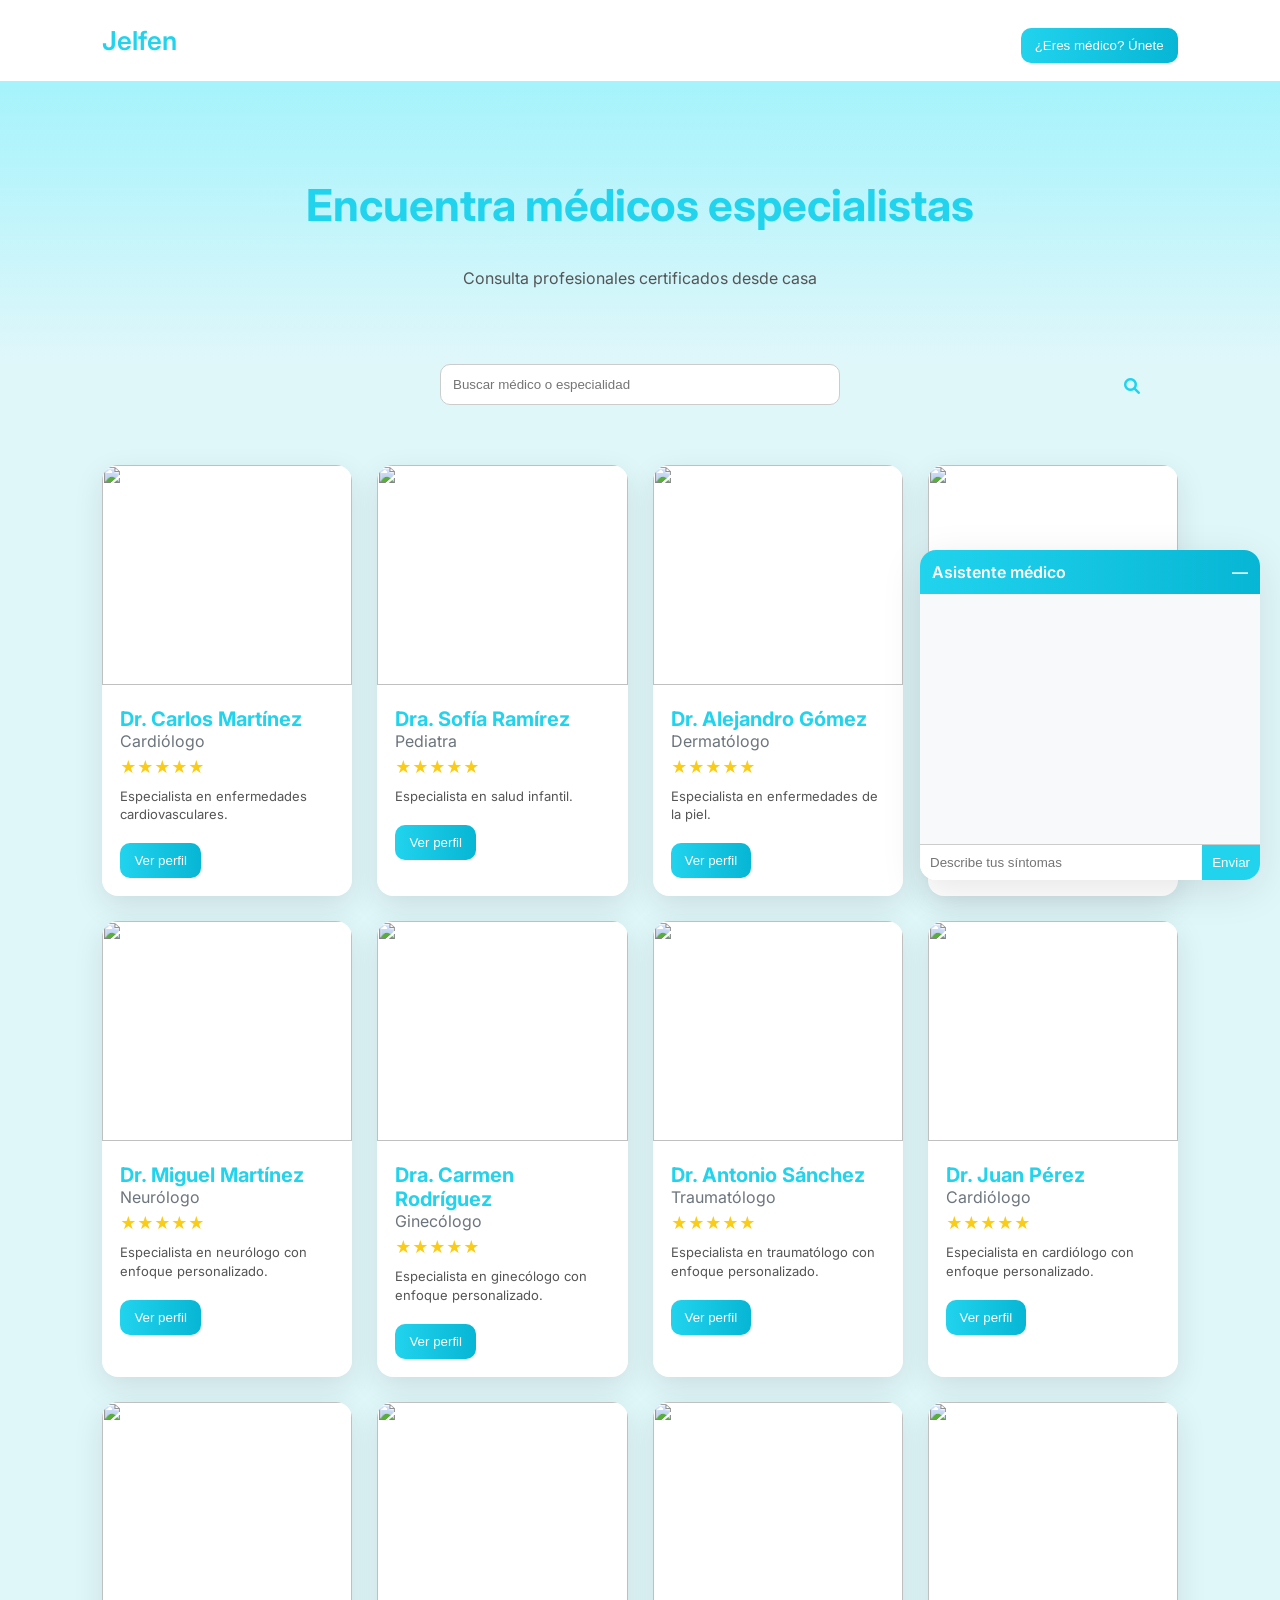
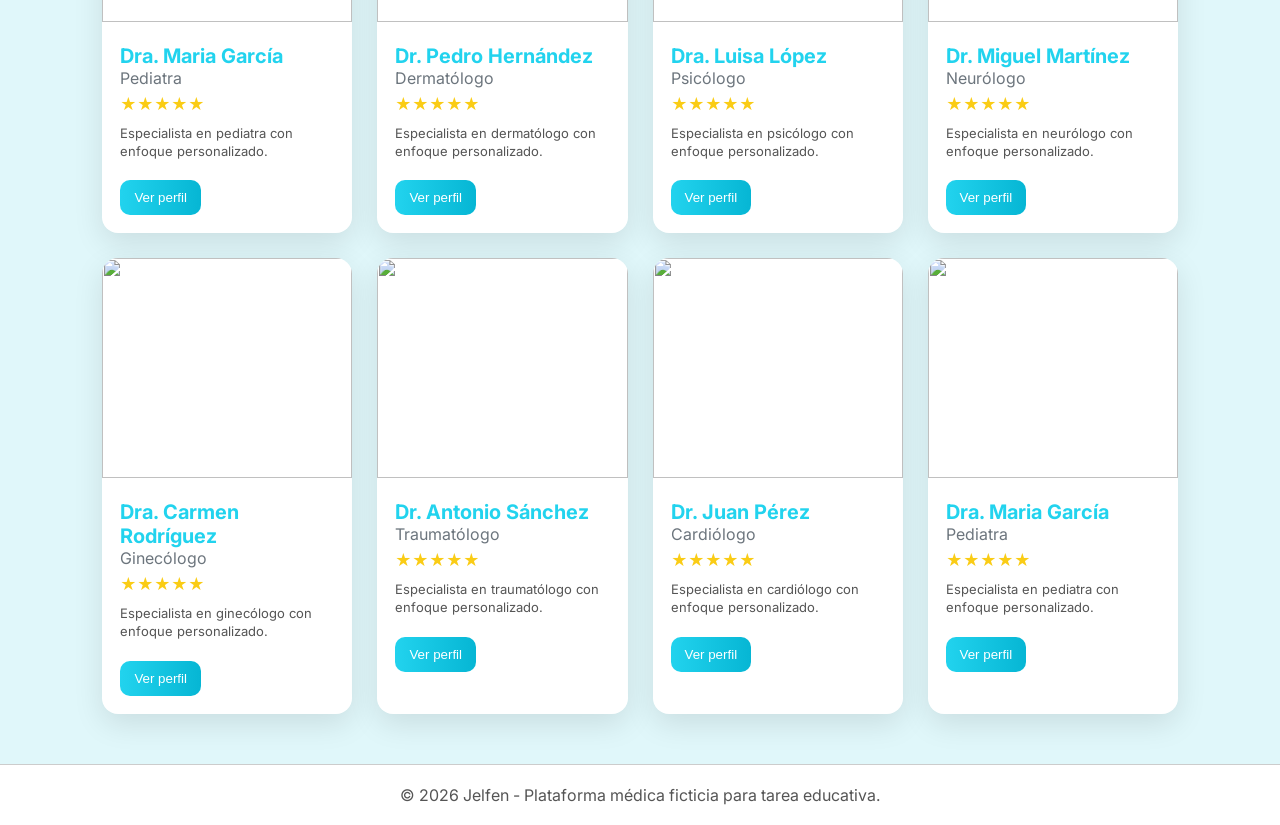
==== index.html @ ae3c690e "todo separado" ====
<!DOCTYPE html>
<html lang="es">

<head>
    <meta charset="UTF-8">
    <meta name="viewport" content="width=device-width, initial-scale=1.0">
    <title>Jelfen | Plataforma médica</title>

    <link href="https://fonts.googleapis.com/css2?family=Inter:wght@300;400;600&display=swap" rel="stylesheet">
    <link rel="stylesheet" href="https://cdnjs.cloudflare.com/ajax/libs/font-awesome/6.0.0/css/all.min.css">
    <link rel="stylesheet" href="css/styles.css">
</head>

<body>
    <nav>
        <div class="logo" onclick="goHome()">Jelfen</div>
        <button class="profile-btn">¿Eres médico? Únete</button>
    </nav>

    <div id="home">
        <section class="hero">
            <h1>Encuentra médicos especialistas</h1>
            <p>Consulta profesionales certificados desde casa</p>
        </section>
        <div class="search">
            <input id="searchInput" placeholder="Buscar médico o especialidad">
            <i class="fas fa-search"></i>
        </div>
        <div class="doctors" id="doctorList"></div>
    </div>

    <div id="profilePage" class="profile">
        <button class="back" onclick="goHome()">← Volver</button>
        <div id="profileContent"></div>
    </div>

    <!-- CHAT -->
    <div class="chat" id="chat">
        <div class="chat-header" onclick="toggleChat()">
            <span>Asistente médico</span>
            <span>—</span>
        </div>
        <div class="chat-messages" id="messages"></div>
        <div class="chat-input">
            <input id="input" placeholder="Describe tus síntomas">
            <button onclick="send()">Enviar</button>
        </div>
    </div>

    <footer>
        &copy; 2026 Jelfen - Plataforma médica ficticia para tarea educativa.
    </footer>

    <!-- JAVASCRIPT MODERNO (módulo) -->
    <script type="module" src="js/script.js"></script>
</body>

</html>
---- css/styles.css ----
* {
    box-sizing: border-box;
}

body {
    margin: 0;
    font-family: Inter;
    background: #e0f7fa;
    color: #333;
}

/* NAVBAR */
nav {
    display: flex;
    justify-content: space-between;
    padding: 18px 8%;
    background: #ffffff;
    align-items: center;
    box-shadow: 0 2px 10px rgba(0, 0, 0, 0.1);
}

.logo {
    font-size: 26px;
    font-weight: 600;
    color: #22d3ee;
    cursor: pointer;
}

/* HERO */
.hero {
    text-align: center;
    padding: 60px 20px;
    background: linear-gradient(to bottom, #a5f3fc, #e0f7fa);
}

.hero h1 {
    font-size: 44px;
    color: #22d3ee;
}

.hero p {
    color: #555;
}

/* SEARCH */
.search {
    text-align: center;
    margin-bottom: 30px;
    position: relative;
}

.search input {
    padding: 12px 40px 12px 12px;
    width: 400px;
    border-radius: 10px;
    border: 1px solid #ccc;
    outline: none;
    transition: border 0.3s;
}

.search input:focus {
    border-color: #22d3ee;
}

.search i {
    position: absolute;
    right: 140px;
    top: 14px;
    color: #22d3ee;
}

/* DOCTORS GRID */
.doctors {
    display: grid;
    grid-template-columns: repeat(auto-fit, minmax(250px, 1fr));
    gap: 25px;
    padding: 30px 8%;
}

/* CARD */
.card {
    background: #ffffff;
    border-radius: 16px;
    overflow: hidden;
    transition: .3s;
    box-shadow: 0 10px 30px rgba(0, 0, 0, .1);
    opacity: 0;
    animation: fadeIn 0.5s forwards;
}

@keyframes fadeIn {
    to {
        opacity: 1;
        transform: translateY(0);
    }
}

.card:hover {
    transform: translateY(-8px) scale(1.02);
}

.card img {
    width: 100%;
    height: 220px;
    object-fit: cover;
}

.card-content {
    padding: 18px;
}

.card h3 {
    margin: 0;
    font-size: 20px;
    color: #22d3ee;
}

.spec {
    color: #6c757d;
}

.desc {
    font-size: 13px;
    color: #555;
    margin: 10px 0;
    line-height: 1.4;
}

.rating {
    color: #facc15;
    margin: 6px 0;
}

.profile-btn {
    margin-top: 10px;
    background: linear-gradient(90deg, #22d3ee, #06b6d4);
    border: none;
    padding: 10px 14px;
    border-radius: 10px;
    color: white;
    cursor: pointer;
    transition: .2s;
}

.profile-btn:hover {
    transform: scale(1.05);
}

/* PROFILE */
.profile {
    display: none;
    padding: 40px 8%;
    background: #e0f7fa;
}

.profile img {
    width: 240px;
    border-radius: 14px;
    margin-bottom: 20px;
}

.back {
    background: #22d3ee;
    border: none;
    padding: 8px 12px;
    border-radius: 8px;
    margin-bottom: 20px;
    cursor: pointer;
    color: white;
}

.comments {
    margin-top: 20px;
    background: #ffffff;
    padding: 20px;
    border-radius: 12px;
    box-shadow: 0 2px 10px rgba(0, 0, 0, 0.1);
}

.comment {
    margin-bottom: 20px;
    padding-bottom: 15px;
    border-bottom: 1px solid #e0f7fa;
}

.reviewer {
    font-weight: 600;
    color: #22d3ee;
}

.stars {
    color: #facc15;
    margin-left: 10px;
}

.comment p {
    margin-top: 5px;
    color: #555;
}

/* CHAT */
.chat {
    position: fixed;
    bottom: 20px;
    right: 20px;
    width: 340px;
    background: #ffffff;
    border-radius: 16px;
    box-shadow: 0 10px 40px rgba(0, 0, 0, .1);
    overflow: hidden;
    transition: height 0.3s ease;
}

.chat.min {
    height: 40px;
}

.chat-header {
    background: linear-gradient(90deg, #22d3ee, #06b6d4);
    padding: 12px;
    display: flex;
    justify-content: space-between;
    cursor: pointer;
    font-weight: 600;
    color: white;
}

.chat-messages {
    height: 250px;
    overflow-y: auto;
    padding: 10px;
    background: #f8f9fa;
}

.msg {
    padding: 10px 14px;
    margin: 8px;
    border-radius: 14px;
    max-width: 80%;
    font-size: 14px;
}

.user {
    background: #22d3ee;
    color: white;
    margin-left: auto;
}

.bot {
    background: #a5f3fc;
    color: #333;
}

.chat-input {
    display: flex;
    border-top: 1px solid #ccc;
}

.chat-input input {
    flex: 1;
    padding: 10px;
    border: none;
    outline: none;
}

.chat-input button {
    background: #22d3ee;
    border: none;
    padding: 10px;
    cursor: pointer;
    color: white;
}

.link {
    color: #22d3ee;
    cursor: pointer;
}

/* Footer */
footer {
    text-align: center;
    padding: 20px;
    background: #ffffff;
    color: #555;
    border-top: 1px solid #ccc;
    margin-top: 20px;
}

/* Media Queries */
@media (max-width: 768px) {
    .search input {
        width: 90%;
    }

    .search i {
        right: 5%;
    }

    .chat {
        width: 90%;
        right: 5%;
    }

    .profile img {
        width: 100%;
    }
}
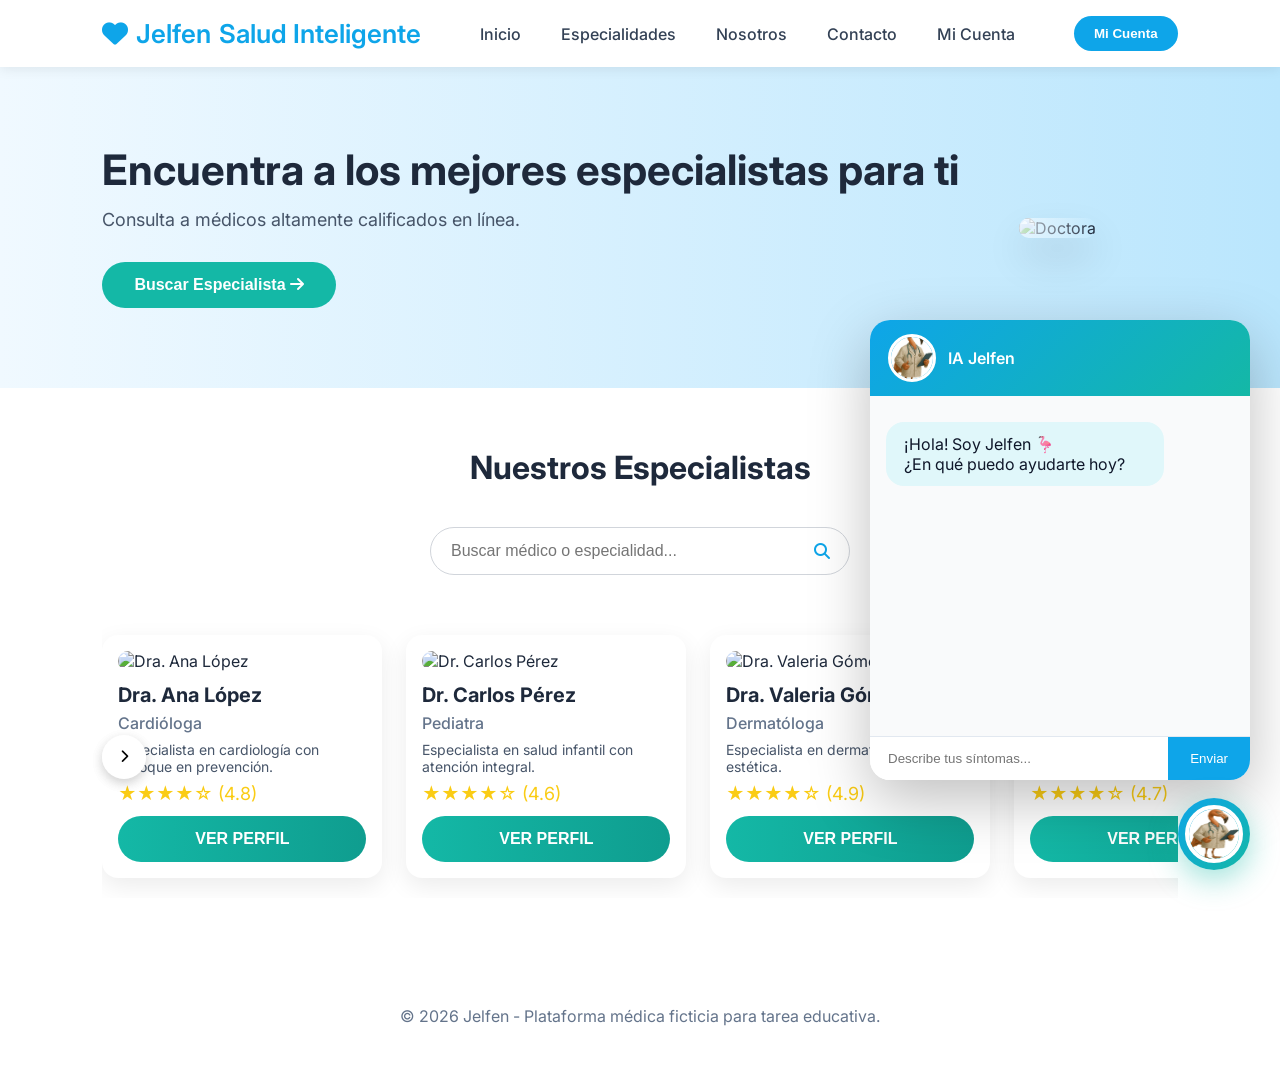
==== commit f834d4ab: "codigo base terminado TODO:- cambiar imagenes - mejorar la imagen de ia -implementar la pagina espec" ====
--- a/index.html
+++ b/index.html
@@ -4,54 +4,85 @@
 <head>
     <meta charset="UTF-8">
     <meta name="viewport" content="width=device-width, initial-scale=1.0">
-    <title>Jelfen | Plataforma médica</title>
-
-    <link href="https://fonts.googleapis.com/css2?family=Inter:wght@300;400;600&display=swap" rel="stylesheet">
-    <link rel="stylesheet" href="https://cdnjs.cloudflare.com/ajax/libs/font-awesome/6.0.0/css/all.min.css">
+    <title>Jelfen | Salud Inteligente</title>
+    <link href="https://fonts.googleapis.com/css2?family=Inter:wght@300;400;500;600&display=swap" rel="stylesheet">
+    <link rel="stylesheet" href="https://cdnjs.cloudflare.com/ajax/libs/font-awesome/6.5.0/css/all.min.css">
     <link rel="stylesheet" href="css/styles.css">
 </head>
 
 <body>
-    <nav>
-        <div class="logo" onclick="goHome()">Jelfen</div>
-        <button class="profile-btn">¿Eres médico? Únete</button>
-    </nav>
+    <header>
+        <div class="logo" onclick="navigate('home')">
+            <i class="fas fa-heart"></i> Jelfen
+            <span>Salud Inteligente</span>
+        </div>
+        <nav>
+            <a onclick="navigate('home')">Inicio</a>
+            <a onclick="navigate('especialidades')">Especialidades</a>
+            <a onclick="navigate('nosotros')">Nosotros</a>
+            <a href="#">Contacto</a>
+            <a href="#">Mi Cuenta</a>
+        </nav>
+        <button class="mi-cuenta-btn">Mi Cuenta</button>
+    </header>
 
-    <div id="home">
+    <div id="home" class="page">
         <section class="hero">
-            <h1>Encuentra médicos especialistas</h1>
-            <p>Consulta profesionales certificados desde casa</p>
+            <div class="hero-content">
+                <h1>Encuentra a los mejores especialistas para ti</h1>
+                <p>Consulta a médicos altamente calificados en línea.</p>
+                <button class="buscar-btn" onclick="navigate('especialidades')">Buscar Especialista <i
+                        class="fas fa-arrow-right"></i></button>
+            </div>
+            <div class="hero-image">
+                <img src="https://c8.alamy.com/comp/2G360FD/portrait-of-smiling-mexican-nurse-or-medical-student-at-hospital-2G360FD.jpg"
+                    alt="Doctora">
+            </div>
         </section>
-        <div class="search">
-            <input id="searchInput" placeholder="Buscar médico o especialidad">
-            <i class="fas fa-search"></i>
-        </div>
-        <div class="doctors" id="doctorList"></div>
+
+        <section class="specialists">
+            <h2>Nuestros Especialistas</h2>
+            <div class="search">
+                <input id="searchInput" placeholder="Buscar médico o especialidad...">
+                <i class="fas fa-search"></i>
+            </div>
+            <div class="doctors-wrapper">
+                <button id="prevBtn" class="arrow"><i class="fas fa-chevron-left"></i></button>
+                <div class="doctors" id="doctorList"></div>
+                <button id="nextBtn" class="arrow"><i class="fas fa-chevron-right"></i></button>
+            </div>
+        </section>
     </div>
 
-    <div id="profilePage" class="profile">
-        <button class="back" onclick="goHome()">← Volver</button>
-        <div id="profileContent"></div>
+    <div id="especialidades" class="page" style="display:none; padding:100px 8%; text-align:center;">
+        <h1>Hola mundo - Especialidades</h1>
     </div>
 
-    <!-- CHAT -->
+    <div id="nosotros" class="page" style="display:none; padding:100px 8%; text-align:center;">
+        <h1>Hola mundo - Nosotros</h1>
+    </div>
+
+    <!-- CHAT - CÍRCULO FLOTANTE AZUL (como imagen 2) -->
+    <div class="chat-toggle" onclick="toggleChat()">
+        <img src="images/flamingo.png" alt="Jelfen">
+    </div>
+
     <div class="chat" id="chat">
         <div class="chat-header" onclick="toggleChat()">
-            <span>Asistente médico</span>
-            <span>—</span>
+            <img src="images/flamingo.png" class="chat-mascot" alt="Jelfen">
+            <span>IA Jelfen</span>
         </div>
         <div class="chat-messages" id="messages"></div>
         <div class="chat-input">
-            <input id="input" placeholder="Describe tus síntomas">
+            <input id="input" placeholder="Describe tus síntomas...">
             <button onclick="send()">Enviar</button>
         </div>
     </div>
 
     <footer>
-        &copy; 2026 Jelfen - Plataforma médica ficticia para tarea educativa.
+        © 2026 Jelfen - Plataforma médica ficticia para tarea educativa.
     </footer>
 
-    <!-- JAVASCRIPT MODERNO (módulo) -->
     <script type="module" src="js/script.js"></script>
 </body>
 
--- a/css/styles.css
+++ b/css/styles.css
@@ -1,191 +1,407 @@
 * {
+    margin: 0;
+    padding: 0;
     box-sizing: border-box;
 }
 
 body {
-    margin: 0;
-    font-family: Inter;
-    background: #e0f7fa;
-    color: #333;
-}
-
-/* NAVBAR */
-nav {
+    font-family: 'Inter', sans-serif;
+    background: linear-gradient(to bottom, #f0f9ff, #e0f2fe);
+    color: #1e293b;
+}
+
+/* Header */
+header {
     display: flex;
     justify-content: space-between;
-    padding: 18px 8%;
-    background: #ffffff;
-    align-items: center;
-    box-shadow: 0 2px 10px rgba(0, 0, 0, 0.1);
+    align-items: center;
+    padding: 16px 8%;
+    background: white;
+    box-shadow: 0 2px 12px rgba(0, 0, 0, 0.08);
+    position: sticky;
+    top: 0;
+    z-index: 100;
 }
 
 .logo {
+    display: flex;
+    align-items: center;
+    gap: 8px;
     font-size: 26px;
     font-weight: 600;
-    color: #22d3ee;
-    cursor: pointer;
-}
-
-/* HERO */
+    color: #0ea5e9;
+    cursor: pointer;
+}
+
+nav a {
+    margin: 0 18px;
+    text-decoration: none;
+    color: #334155;
+    font-weight: 500;
+    cursor: pointer;
+}
+
+.mi-cuenta-btn {
+    background: #0ea5e9;
+    color: white;
+    border: none;
+    padding: 10px 20px;
+    border-radius: 50px;
+    font-weight: 600;
+    cursor: pointer;
+}
+
+/* Hero */
 .hero {
+    display: flex;
+    align-items: center;
+    padding: 80px 8%;
+    background: linear-gradient(to right, #f0f9ff, #bae6fd);
+    gap: 60px;
+}
+
+.hero-content h1 {
+    font-size: 42px;
+    line-height: 1.1;
+    margin-bottom: 16px;
+}
+
+.hero-content p {
+    font-size: 18px;
+    color: #475569;
+    margin-bottom: 32px;
+}
+
+.buscar-btn {
+    background: #14b8a6;
+    color: white;
+    border: none;
+    padding: 14px 32px;
+    border-radius: 50px;
+    font-size: 16px;
+    font-weight: 600;
+    cursor: pointer;
+}
+
+.hero-image {
+    max-width: 420px;
+    position: relative;
+}
+
+.hero-image img {
+    width: 100%;
+    border-radius: 20px;
+    box-shadow: 0 20px 40px rgba(0, 0, 0, 0.12);
+}
+
+.hero-image::after {
+    content: '';
+    position: absolute;
+    inset: 0;
+    background: linear-gradient(to right, rgba(240, 249, 255, 0.75), transparent);
+    border-radius: 20px;
+}
+
+/* Especialistas */
+.specialists {
+    padding: 60px 8%;
+    background: white;
+}
+
+.specialists h2 {
     text-align: center;
-    padding: 60px 20px;
-    background: linear-gradient(to bottom, #a5f3fc, #e0f7fa);
-}
-
-.hero h1 {
-    font-size: 44px;
-    color: #22d3ee;
-}
-
-.hero p {
-    color: #555;
-}
-
-/* SEARCH */
+    font-size: 32px;
+    margin-bottom: 40px;
+}
+
 .search {
     text-align: center;
-    margin-bottom: 30px;
+    margin-bottom: 40px;
     position: relative;
 }
 
 .search input {
-    padding: 12px 40px 12px 12px;
-    width: 400px;
-    border-radius: 10px;
-    border: 1px solid #ccc;
-    outline: none;
-    transition: border 0.3s;
-}
-
-.search input:focus {
-    border-color: #22d3ee;
+    width: 420px;
+    max-width: 90%;
+    padding: 14px 50px 14px 20px;
+    border: 1px solid #d1d5db;
+    border-radius: 50px;
+    font-size: 16px;
 }
 
 .search i {
     position: absolute;
-    right: 140px;
-    top: 14px;
-    color: #22d3ee;
-}
-
-/* DOCTORS GRID */
+    right: calc(50% - 190px);
+    top: 16px;
+    color: #0ea5e9;
+}
+
+.doctors-wrapper {
+    position: relative;
+}
+
 .doctors {
-    display: grid;
-    grid-template-columns: repeat(auto-fit, minmax(250px, 1fr));
-    gap: 25px;
-    padding: 30px 8%;
-}
-
-/* CARD */
+    display: flex;
+    gap: 24px;
+    overflow-x: auto;
+    padding: 20px 0;
+}
+
 .card {
-    background: #ffffff;
+    background: white;
     border-radius: 16px;
-    overflow: hidden;
-    transition: .3s;
-    box-shadow: 0 10px 30px rgba(0, 0, 0, .1);
-    opacity: 0;
-    animation: fadeIn 0.5s forwards;
-}
-
-@keyframes fadeIn {
-    to {
-        opacity: 1;
-        transform: translateY(0);
-    }
+    box-shadow: 0 8px 24px rgba(0, 0, 0, 0.08);
+    min-width: 280px;
+    padding: 16px;
+    transition: transform 0.3s;
 }
 
 .card:hover {
-    transform: translateY(-8px) scale(1.02);
+    transform: translateY(-8px);
 }
 
 .card img {
     width: 100%;
-    height: 220px;
+    height: 200px;
     object-fit: cover;
-}
-
-.card-content {
-    padding: 18px;
+    border-radius: 12px;
 }
 
 .card h3 {
-    margin: 0;
+    margin: 12px 0 6px;
     font-size: 20px;
-    color: #22d3ee;
-}
-
-.spec {
-    color: #6c757d;
-}
-
-.desc {
-    font-size: 13px;
-    color: #555;
+}
+
+.card .spec {
+    color: #64748b;
+    font-weight: 500;
+}
+
+.card .short {
+    font-size: 14px;
+    color: #475569;
+    margin: 8px 0;
+}
+
+.card .rating {
+    color: #facc15;
+    font-size: 18px;
+    margin-top: 8px;
+}
+
+.profile-btn {
+    background: linear-gradient(90deg, #14b8a6, #0f9d8f);
+    color: white;
+    border: none;
+    width: 100%;
+    padding: 12px;
+    border-radius: 50px;
+    margin-top: 12px;
+    font-weight: 600;
+    cursor: pointer;
+}
+
+.arrow {
+    position: absolute;
+    top: 50%;
+    transform: translateY(-50%);
+    background: white;
+    border: none;
+    width: 44px;
+    height: 44px;
+    border-radius: 50%;
+    box-shadow: 0 4px 12px rgba(0, 0, 0, 0.1);
+    cursor: pointer;
+}
+
+/* CHAT - CÍRCULO FLOTANTE AZUL (referencia imagen 2) */
+.chat-toggle {
+    position: fixed;
+    bottom: 30px;
+    right: 30px;
+    width: 72px;
+    height: 72px;
+    background: linear-gradient(135deg, #0ea5e9, #14b8a6);
+    border-radius: 50%;
+    box-shadow: 0 10px 30px rgba(20, 184, 166, 0.4);
+    cursor: pointer;
+    z-index: 999;
+    display: flex;
+    align-items: center;
+    justify-content: center;
+    transition: transform 0.3s;
+}
+
+.chat-toggle:hover {
+    transform: scale(1.12);
+}
+
+.chat-toggle img {
+    width: 58px;
+    height: 58px;
+    border-radius: 50%;
+    border: 4px solid white;
+}
+
+.chat {
+    position: fixed;
+    bottom: 120px;
+    right: 30px;
+    width: 380px;
+    background: white;
+    border-radius: 20px;
+    box-shadow: 0 20px 60px rgba(0, 0, 0, 0.25);
+    overflow: hidden;
+    transition: all 0.3s ease;
+    z-index: 998;
+}
+
+.chat-header {
+    background: linear-gradient(135deg, #0ea5e9, #14b8a6);
+    color: white;
+    padding: 14px 18px;
+    display: flex;
+    align-items: center;
+    gap: 12px;
+    font-weight: 600;
+}
+
+.chat-mascot {
+    width: 48px;
+    height: 48px;
+    border-radius: 50%;
+    object-fit: cover;
+    border: 3px solid white;
+}
+
+.chat-messages {
+    height: 340px;
+    overflow-y: auto;
+    padding: 16px;
+    background: #f9fafb;
+}
+
+.msg {
+    padding: 12px 18px;
     margin: 10px 0;
-    line-height: 1.4;
-}
-
-.rating {
-    color: #facc15;
-    margin: 6px 0;
+    border-radius: 18px;
+    max-width: 80%;
+}
+
+.user {
+    background: #0ea5e9;
+    color: white;
+    margin-left: auto;
+}
+
+.bot {
+    background: #e0f7fa;
+    color: #0f172a;
+}
+
+.chat-input {
+    display: flex;
+    border-top: 1px solid #e2e8f0;
+}
+
+.chat-input input {
+    flex: 1;
+    padding: 14px 18px;
+    border: none;
+    outline: none;
+}
+
+.chat-input button {
+    background: #0ea5e9;
+    color: white;
+    border: none;
+    padding: 0 22px;
+    cursor: pointer;
+}
+
+/* Perfil (diseño imagen) */
+.profile {
+    padding: 60px 8%;
+    background: #f8fafc;
+}
+
+.back {
+    background: #0ea5e9;
+    color: white;
+    border: none;
+    padding: 10px 20px;
+    border-radius: 8px;
+    cursor: pointer;
+    margin-bottom: 30px;
+}
+
+#profileContent {
+    max-width: 1000px;
+    margin: 0 auto;
+    background: white;
+    border-radius: 20px;
+    padding: 40px;
+    box-shadow: 0 10px 40px rgba(0, 0, 0, 0.1);
+}
+
+#profileContent img {
+    width: 100%;
+    border-radius: 16px;
+    margin-bottom: 30px;
+}
+
+#profileContent h1 {
+    font-size: 32px;
+    margin-bottom: 8px;
+}
+
+#profileContent h2 {
+    color: #64748b;
+    margin-bottom: 20px;
+}
+
+#profileContent ul {
+    list-style: none;
+    margin: 20px 0;
+}
+
+#profileContent ul li {
+    margin: 12px 0;
+    font-size: 18px;
+    display: flex;
+    align-items: center;
+    gap: 12px;
+}
+
+#profileContent ul li i {
+    color: #14b8a6;
+    font-size: 22px;
 }
 
 .profile-btn {
-    margin-top: 10px;
-    background: linear-gradient(90deg, #22d3ee, #06b6d4);
-    border: none;
-    padding: 10px 14px;
-    border-radius: 10px;
-    color: white;
-    cursor: pointer;
-    transition: .2s;
-}
-
-.profile-btn:hover {
-    transform: scale(1.05);
-}
-
-/* PROFILE */
-.profile {
-    display: none;
-    padding: 40px 8%;
-    background: #e0f7fa;
-}
-
-.profile img {
-    width: 240px;
-    border-radius: 14px;
-    margin-bottom: 20px;
-}
-
-.back {
-    background: #22d3ee;
-    border: none;
-    padding: 8px 12px;
-    border-radius: 8px;
-    margin-bottom: 20px;
-    cursor: pointer;
-    color: white;
+    background: linear-gradient(90deg, #14b8a6, #0f9d8f);
+    color: white;
+    border: none;
+    padding: 14px 28px;
+    border-radius: 50px;
+    font-size: 16px;
+    font-weight: 600;
+    cursor: pointer;
+    margin-right: 12px;
 }
 
 .comments {
-    margin-top: 20px;
-    background: #ffffff;
-    padding: 20px;
-    border-radius: 12px;
-    box-shadow: 0 2px 10px rgba(0, 0, 0, 0.1);
+    margin-top: 40px;
 }
 
 .comment {
-    margin-bottom: 20px;
-    padding-bottom: 15px;
-    border-bottom: 1px solid #e0f7fa;
+    padding: 20px 0;
+    border-bottom: 1px solid #e2e8f0;
 }
 
 .reviewer {
     font-weight: 600;
-    color: #22d3ee;
+    color: #0ea5e9;
 }
 
 .stars {
@@ -193,115 +409,9 @@
     margin-left: 10px;
 }
 
-.comment p {
-    margin-top: 5px;
-    color: #555;
-}
-
-/* CHAT */
-.chat {
-    position: fixed;
-    bottom: 20px;
-    right: 20px;
-    width: 340px;
-    background: #ffffff;
-    border-radius: 16px;
-    box-shadow: 0 10px 40px rgba(0, 0, 0, .1);
-    overflow: hidden;
-    transition: height 0.3s ease;
-}
-
-.chat.min {
-    height: 40px;
-}
-
-.chat-header {
-    background: linear-gradient(90deg, #22d3ee, #06b6d4);
-    padding: 12px;
-    display: flex;
-    justify-content: space-between;
-    cursor: pointer;
-    font-weight: 600;
-    color: white;
-}
-
-.chat-messages {
-    height: 250px;
-    overflow-y: auto;
-    padding: 10px;
-    background: #f8f9fa;
-}
-
-.msg {
-    padding: 10px 14px;
-    margin: 8px;
-    border-radius: 14px;
-    max-width: 80%;
-    font-size: 14px;
-}
-
-.user {
-    background: #22d3ee;
-    color: white;
-    margin-left: auto;
-}
-
-.bot {
-    background: #a5f3fc;
-    color: #333;
-}
-
-.chat-input {
-    display: flex;
-    border-top: 1px solid #ccc;
-}
-
-.chat-input input {
-    flex: 1;
-    padding: 10px;
-    border: none;
-    outline: none;
-}
-
-.chat-input button {
-    background: #22d3ee;
-    border: none;
-    padding: 10px;
-    cursor: pointer;
-    color: white;
-}
-
-.link {
-    color: #22d3ee;
-    cursor: pointer;
-}
-
-/* Footer */
 footer {
     text-align: center;
-    padding: 20px;
-    background: #ffffff;
-    color: #555;
-    border-top: 1px solid #ccc;
-    margin-top: 20px;
-}
-
-/* Media Queries */
-@media (max-width: 768px) {
-    .search input {
-        width: 90%;
-    }
-
-    .search i {
-        right: 5%;
-    }
-
-    .chat {
-        width: 90%;
-        right: 5%;
-    }
-
-    .profile img {
-        width: 100%;
-    }
+    padding: 3rem;
+    background: white;
+    color: #64748b;
 }
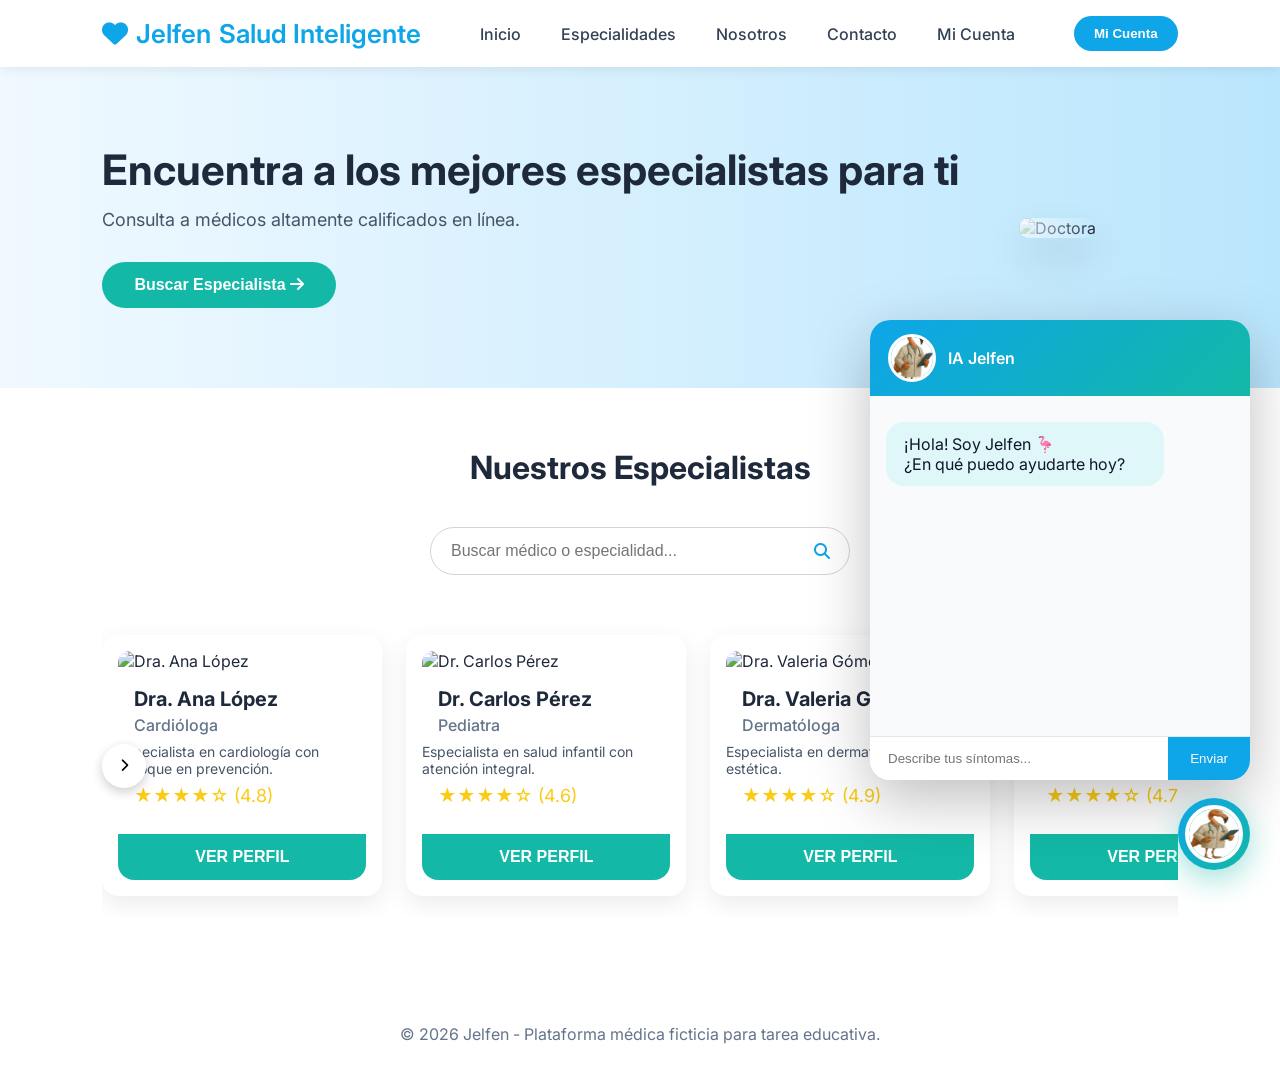
==== commit 78ab89ee: "Arreglar especialidades" ====
--- a/index.html
+++ b/index.html
@@ -12,26 +12,27 @@
 
 <body>
     <header>
-        <div class="logo" onclick="navigate('home')">
+        <div class="logo" onclick="window.location.href='index.html'">
             <i class="fas fa-heart"></i> Jelfen
             <span>Salud Inteligente</span>
         </div>
         <nav>
-            <a onclick="navigate('home')">Inicio</a>
-            <a onclick="navigate('especialidades')">Especialidades</a>
-            <a onclick="navigate('nosotros')">Nosotros</a>
+            <a href="index.html">Inicio</a>
+            <a href="especialidades.html">Especialidades</a>
+            <a href="#">Nosotros</a>
             <a href="#">Contacto</a>
             <a href="#">Mi Cuenta</a>
         </nav>
         <button class="mi-cuenta-btn">Mi Cuenta</button>
     </header>
 
+    <!-- HOME -->
     <div id="home" class="page">
         <section class="hero">
             <div class="hero-content">
                 <h1>Encuentra a los mejores especialistas para ti</h1>
                 <p>Consulta a médicos altamente calificados en línea.</p>
-                <button class="buscar-btn" onclick="navigate('especialidades')">Buscar Especialista <i
+                <button class="buscar-btn" onclick="window.location.href='especialidades.html'">Buscar Especialista <i
                         class="fas fa-arrow-right"></i></button>
             </div>
             <div class="hero-image">
@@ -54,15 +55,7 @@
         </section>
     </div>
 
-    <div id="especialidades" class="page" style="display:none; padding:100px 8%; text-align:center;">
-        <h1>Hola mundo - Especialidades</h1>
-    </div>
-
-    <div id="nosotros" class="page" style="display:none; padding:100px 8%; text-align:center;">
-        <h1>Hola mundo - Nosotros</h1>
-    </div>
-
-    <!-- CHAT - CÍRCULO FLOTANTE AZUL (como imagen 2) -->
+    <!-- CHAT -->
     <div class="chat-toggle" onclick="toggleChat()">
         <img src="images/flamingo.png" alt="Jelfen">
     </div>
--- a/css/styles.css
+++ b/css/styles.css
@@ -414,4 +414,150 @@
     padding: 3rem;
     background: white;
     color: #64748b;
+}
+
+/* Especialidades - más ancho y cómodo */
+.especialidades-hero {
+    display: flex;
+    align-items: center;
+    padding: 100px 8% 80px;
+    background: linear-gradient(to right, #f0f9ff, #e0f2fe);
+    gap: 80px;
+    max-width: 1400px;
+    margin: 0 auto;
+}
+
+.especialidades-hero .hero-content {
+    flex: 1;
+}
+
+.especialidades-hero .hero-content h1 {
+    font-size: 48px;
+    margin-bottom: 16px;
+    color: #0f172a;
+}
+
+.especialidades-hero .hero-content p {
+    font-size: 20px;
+    color: #475569;
+    line-height: 1.6;
+}
+
+.especialidades-hero .hero-image img {
+    width: 100%;
+    max-width: 480px;
+    border-radius: 24px;
+    box-shadow: 0 20px 50px rgba(0, 0, 0, 0.15);
+}
+
+/* Grid de Especialidades - más espaciado y ancho */
+.especialidades-grid {
+    display: grid;
+    grid-template-columns: repeat(auto-fit, minmax(340px, 1fr));
+    gap: 40px;
+    padding: 0 8% 100px;
+    max-width: 1400px;
+    margin: 0 auto;
+}
+
+.especialidad-card {
+    background: white;
+    border-radius: 24px;
+    padding: 50px 40px;
+    text-align: center;
+    box-shadow: 0 10px 40px rgba(0, 0, 0, 0.06);
+    transition: all 0.3s ease;
+}
+
+.especialidad-card:hover {
+    transform: translateY(-12px);
+    box-shadow: 0 20px 60px rgba(0, 0, 0, 0.12);
+}
+
+.especialidad-card .icon {
+    font-size: 70px;
+    color: #0ea5e9;
+    margin-bottom: 30px;
+}
+
+.especialidad-card h3 {
+    font-size: 28px;
+    margin-bottom: 20px;
+    color: #0f172a;
+}
+
+.especialidad-card p {
+    font-size: 17px;
+    color: #64748b;
+    margin-bottom: 32px;
+    line-height: 1.6;
+}
+
+.ver-btn {
+    display: inline-flex;
+    align-items: center;
+    gap: 10px;
+    background: transparent;
+    border: 2px solid #0ea5e9;
+    color: #0ea5e9;
+    padding: 14px 32px;
+    border-radius: 50px;
+    font-weight: 600;
+    font-size: 16px;
+    text-decoration: none;
+    transition: all 0.3s;
+}
+
+.ver-btn:hover {
+    background: #0ea5e9;
+    color: white;
+}
+
+/* Doctores filtrados - imágenes más pequeñas y cómodas */
+.doctores-especialidad {
+    padding: 80px 8%;
+    background: #f8fafc;
+}
+
+.doctors-grid {
+    display: grid;
+    grid-template-columns: repeat(auto-fit, minmax(280px, 1fr));
+    gap: 30px;
+    margin-top: 40px;
+}
+
+.card img {
+    width: 100%;
+    height: 180px;
+    /* tamaño más cómodo */
+    object-fit: cover;
+    border-radius: 12px 12px 0 0;
+}
+
+.card h3 {
+    margin: 16px 16px 4px;
+    font-size: 20px;
+}
+
+.card .spec {
+    margin: 0 16px;
+    color: #64748b;
+    font-weight: 500;
+}
+
+.card .rating {
+    margin: 8px 16px 16px;
+    color: #facc15;
+    font-size: 18px;
+}
+
+.card .profile-btn {
+    background: #14b8a6;
+    color: white;
+    border: none;
+    width: 100%;
+    padding: 14px;
+    border-radius: 0 0 16px 16px;
+    font-weight: 600;
+    cursor: pointer;
 }
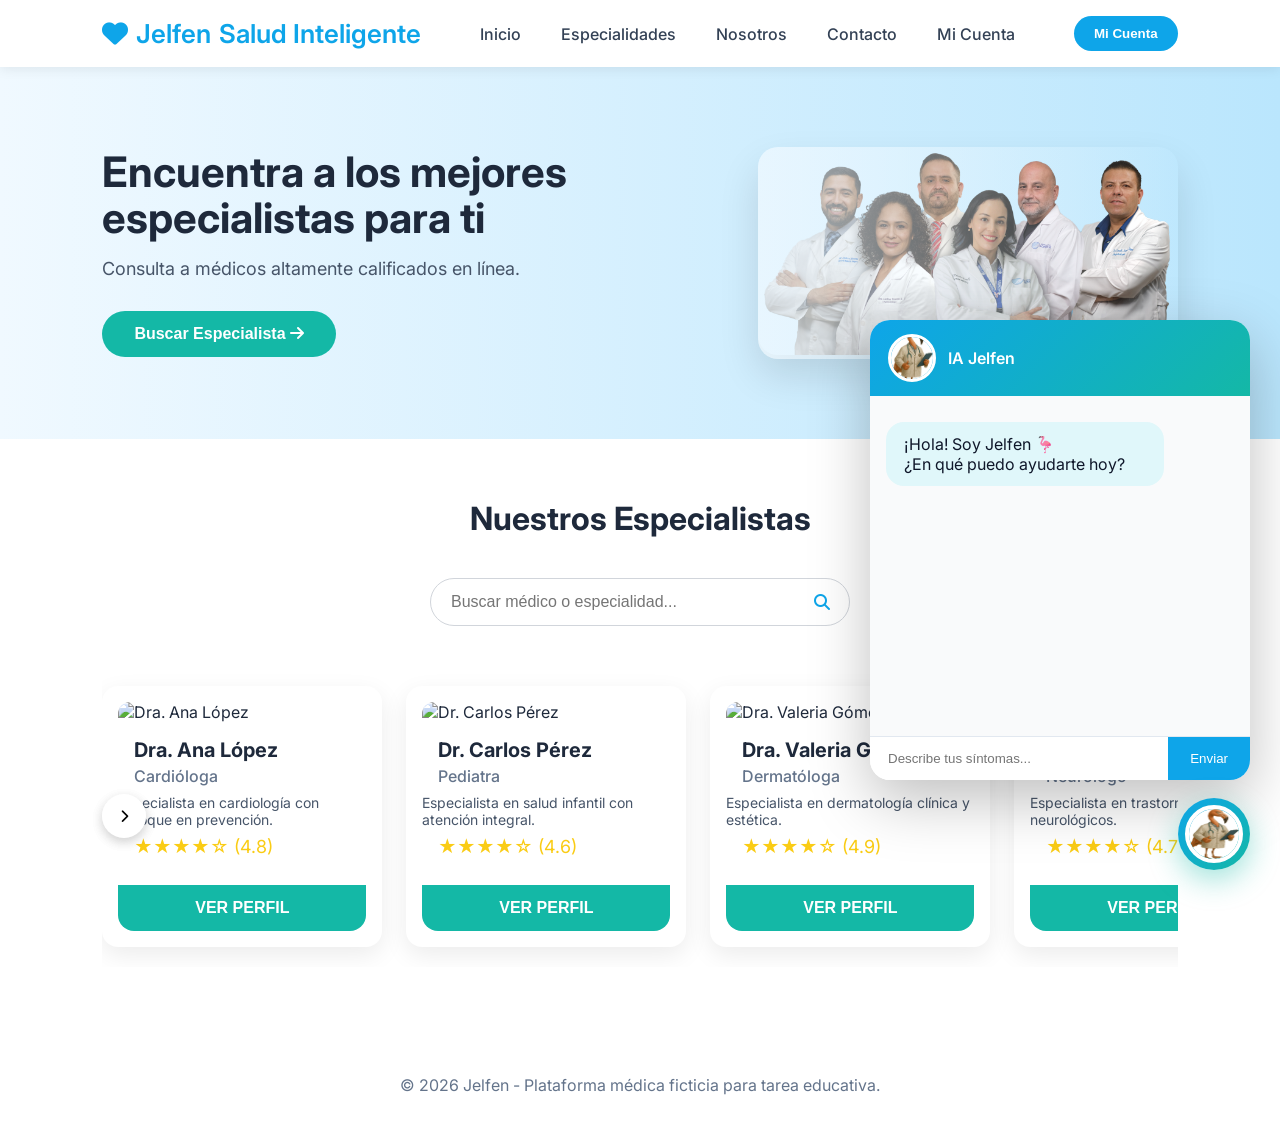
==== commit 28a206dd: "Nostros finalizado -implementar contactanos" ====
--- a/index.html
+++ b/index.html
@@ -11,6 +11,7 @@
 </head>
 
 <body>
+
     <header>
         <div class="logo" onclick="window.location.href='index.html'">
             <i class="fas fa-heart"></i> Jelfen
@@ -19,7 +20,7 @@
         <nav>
             <a href="index.html">Inicio</a>
             <a href="especialidades.html">Especialidades</a>
-            <a href="#">Nosotros</a>
+            <a href="nosotros.html">Nosotros</a>
             <a href="#">Contacto</a>
             <a href="#">Mi Cuenta</a>
         </nav>
@@ -36,8 +37,7 @@
                         class="fas fa-arrow-right"></i></button>
             </div>
             <div class="hero-image">
-                <img src="https://c8.alamy.com/comp/2G360FD/portrait-of-smiling-mexican-nurse-or-medical-student-at-hospital-2G360FD.jpg"
-                    alt="Doctora">
+                <img src="images/doctores-principal.png" alt="Doctora">
             </div>
         </section>
 
--- a/css/styles.css
+++ b/css/styles.css
@@ -560,4 +560,21 @@
     border-radius: 0 0 16px 16px;
     font-weight: 600;
     cursor: pointer;
+}
+
+/* ==================== ESTILOS NOSOTROS ==================== */
+nav a.active {
+    color: #0ea5e9;
+    position: relative;
+}
+
+nav a.active::after {
+    content: '';
+    position: absolute;
+    bottom: -6px;
+    left: 0;
+    width: 100%;
+    height: 3px;
+    background: #0ea5e9;
+    border-radius: 3px;
 }
